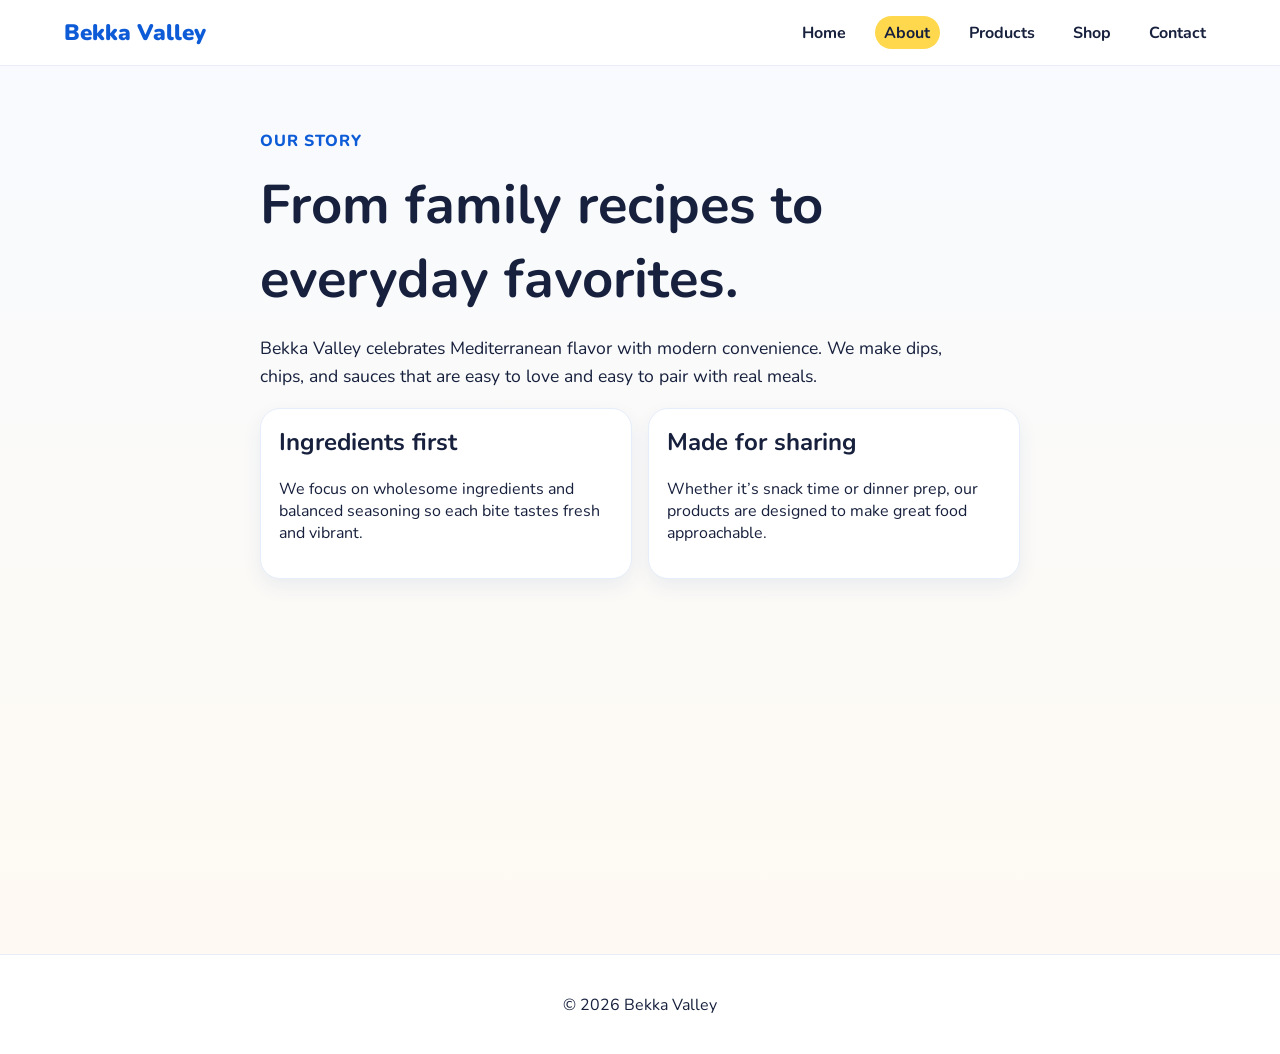
==== about.html @ f74d5ac2 "Build multi-page Bekka Valley website with Shopify-ready shop" ====
<!doctype html>
<html lang="en">
  <head>
    <meta charset="UTF-8" />
    <meta name="viewport" content="width=device-width, initial-scale=1.0" />
    <title>Bekka Valley | About</title>
    <link rel="preconnect" href="https://fonts.googleapis.com" />
    <link rel="preconnect" href="https://fonts.gstatic.com" crossorigin />
    <link href="https://fonts.googleapis.com/css2?family=Nunito:wght@400;700;800;900&display=swap" rel="stylesheet" />
    <link rel="stylesheet" href="styles.css" />
  </head>
  <body>
    <header class="site-header">
      <a class="logo" href="index.html">Bekka Valley</a>
      <button class="menu-toggle" aria-label="Toggle navigation">☰</button>
      <nav>
        <a href="index.html">Home</a>
        <a href="about.html" class="active">About</a>
        <a href="products.html">Products</a>
        <a href="shop.html">Shop</a>
        <a href="contact.html">Contact</a>
      </nav>
    </header>

    <main class="section narrow">
      <p class="eyebrow">Our Story</p>
      <h1>From family recipes to everyday favorites.</h1>
      <p class="lead">Bekka Valley celebrates Mediterranean flavor with modern convenience. We make dips, chips, and sauces that are easy to love and easy to pair with real meals.</p>
      <div class="card-grid two">
        <article class="card">
          <h2>Ingredients first</h2>
          <p>We focus on wholesome ingredients and balanced seasoning so each bite tastes fresh and vibrant.</p>
        </article>
        <article class="card">
          <h2>Made for sharing</h2>
          <p>Whether it’s snack time or dinner prep, our products are designed to make great food approachable.</p>
        </article>
      </div>
    </main>

    <footer class="site-footer">
      <p>© <span id="year"></span> Bekka Valley</p>
    </footer>
    <script src="app.js"></script>
  </body>
</html>
---- styles.css ----
:root {
  --blue: #0d5bd7;
  --yellow: #ffd84d;
  --teal: #11a598;
  --cream: #fffaf1;
  --ink: #17203d;
}

* { box-sizing: border-box; }
body {
  margin: 0;
  font-family: "Nunito", sans-serif;
  color: var(--ink);
  background: linear-gradient(180deg, #f7faff, var(--cream));
}

a { color: inherit; text-decoration: none; }

.site-header {
  position: sticky;
  top: 0;
  z-index: 10;
  background: white;
  display: flex;
  justify-content: space-between;
  align-items: center;
  padding: 1rem 5vw;
  border-bottom: 1px solid #e9eef8;
}
.logo { font-size: 1.4rem; font-weight: 900; color: var(--blue); }
nav { display: flex; gap: 1.2rem; font-weight: 700; }
nav a { padding: 0.35rem 0.6rem; border-radius: 999px; }
nav a.active, nav a:hover { background: var(--yellow); }
.menu-toggle { display: none; background: none; border: 0; font-size: 1.4rem; }

main { min-height: calc(100vh - 140px); }
.section { width: min(1120px, 90vw); margin: 4rem auto; }
.narrow { width: min(760px, 90vw); }
.eyebrow { text-transform: uppercase; letter-spacing: 1px; color: var(--blue); font-weight: 800; }
h1 { font-size: clamp(2rem, 6vw, 3.4rem); margin: 0.4rem 0 1rem; }
h2 { margin-top: 0; }
.lead { font-size: 1.1rem; line-height: 1.6; max-width: 65ch; }

.hero {
  width: min(1120px, 92vw);
  margin: 2.5rem auto;
  border-radius: 34px;
  padding: clamp(1.4rem, 4vw, 3rem);
  display: grid;
  grid-template-columns: 1.3fr 0.8fr;
  gap: 2rem;
  background: radial-gradient(circle at 0 0, #fff 0%, #ecf4ff 50%, #e2f7f5 100%);
  box-shadow: 0 20px 40px rgba(13, 91, 215, 0.12);
}
.blob-bg::before {
  content: "";
  position: absolute;
  width: 240px;
  height: 240px;
  border-radius: 50% 45% 55% 40%;
  background: color-mix(in srgb, var(--yellow), white 30%);
  right: 8%;
  top: 12%;
  z-index: -1;
}
.hero { position: relative; }
.hero-card {
  background: white;
  border-radius: 24px;
  padding: 1.2rem;
  border: 3px solid var(--yellow);
  align-self: center;
}
.actions { display: flex; flex-wrap: wrap; gap: 0.7rem; margin-top: 1.2rem; }
.btn {
  display: inline-block;
  border: 0;
  border-radius: 999px;
  padding: 0.8rem 1.2rem;
  font-weight: 800;
  cursor: pointer;
}
.btn-primary { background: var(--blue); color: white; }
.btn-ghost { background: white; border: 2px solid #dce7ff; }

.card-grid {
  display: grid;
  gap: 1rem;
}
.card-grid.two { grid-template-columns: repeat(2, minmax(0, 1fr)); }
.card-grid.three { grid-template-columns: repeat(3, minmax(0, 1fr)); }
.card {
  background: white;
  border-radius: 20px;
  padding: 1.1rem;
  border: 1px solid #e6eefb;
  box-shadow: 0 8px 20px rgba(5, 53, 130, 0.07);
}
.product-card { border-top: 7px solid var(--teal); }
.cta {
  text-align: center;
  background: linear-gradient(145deg, #e6f1ff, #f7fffd);
  border-radius: 20px;
  padding: 2rem;
}

.cart-panel {
  margin-top: 2rem;
  background: white;
  border: 2px dashed #c7d8ff;
  border-radius: 20px;
  padding: 1rem;
}
#cart-items { padding-left: 1.1rem; }
.total { font-size: 1.1rem; }
.small { color: #4b5b8a; font-size: 0.9rem; }

.site-footer {
  padding: 1.4rem;
  text-align: center;
  border-top: 1px solid #e8eef7;
  background: white;
}

@media (max-width: 900px) {
  .hero,
  .card-grid.three,
  .card-grid.two {
    grid-template-columns: 1fr;
  }
  nav {
    position: absolute;
    inset: 62px 0 auto 0;
    background: white;
    border-bottom: 1px solid #e9eef8;
    padding: 0.9rem 5vw;
    display: none;
    flex-direction: column;
  }
  nav.open { display: flex; }
  .menu-toggle { display: block; }
}
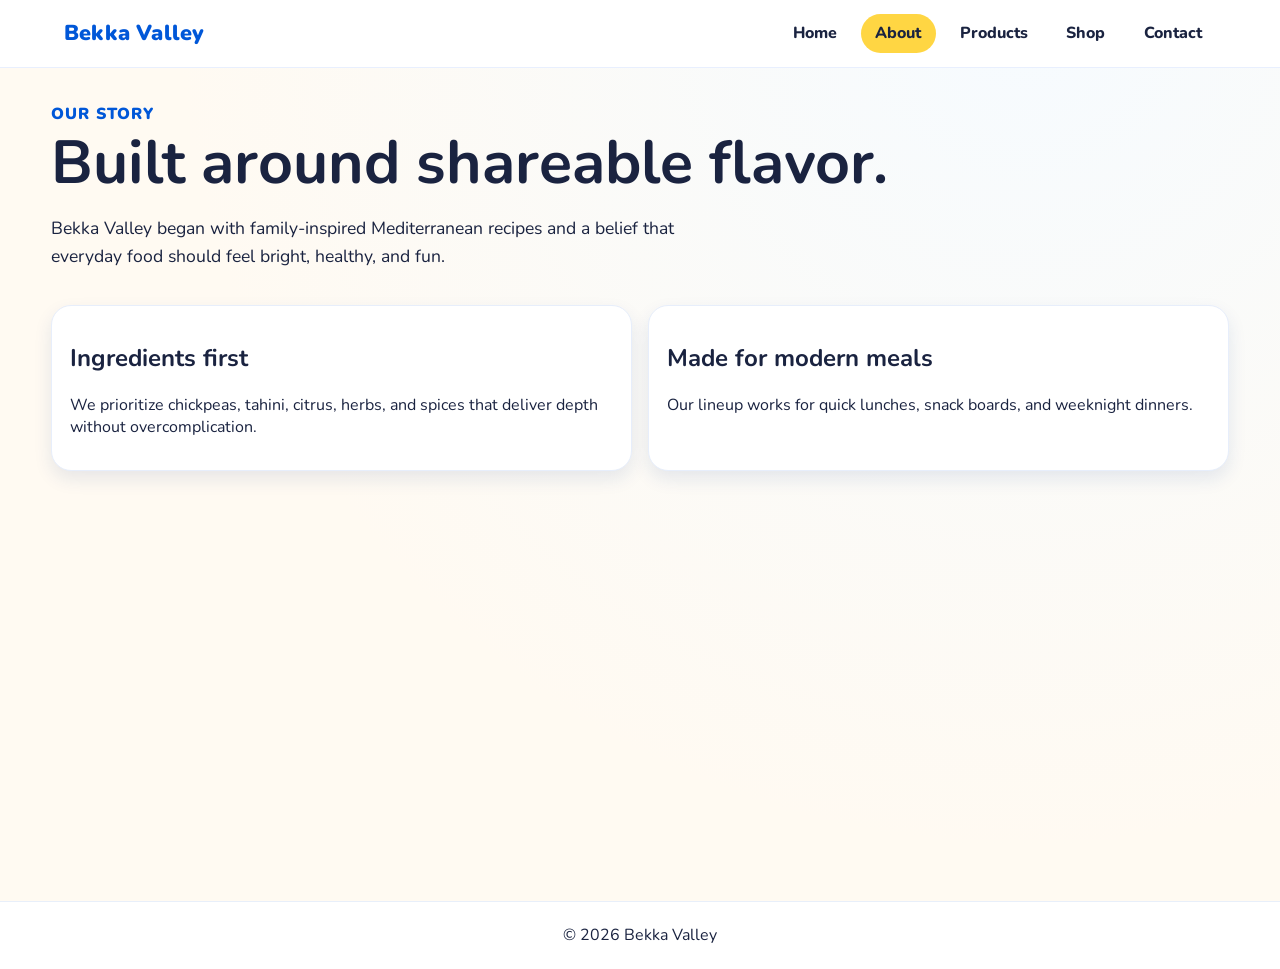
==== commit 39a585b1: "Redesign site with Sabra-inspired structure and improved shop UX" ====
--- a/about.html
+++ b/about.html
@@ -22,25 +22,22 @@
       </nav>
     </header>
 
-    <main class="section narrow">
-      <p class="eyebrow">Our Story</p>
-      <h1>From family recipes to everyday favorites.</h1>
-      <p class="lead">Bekka Valley celebrates Mediterranean flavor with modern convenience. We make dips, chips, and sauces that are easy to love and easy to pair with real meals.</p>
-      <div class="card-grid two">
-        <article class="card">
-          <h2>Ingredients first</h2>
-          <p>We focus on wholesome ingredients and balanced seasoning so each bite tastes fresh and vibrant.</p>
-        </article>
-        <article class="card">
-          <h2>Made for sharing</h2>
-          <p>Whether it’s snack time or dinner prep, our products are designed to make great food approachable.</p>
-        </article>
-      </div>
+    <main>
+      <section class="block">
+        <p class="eyebrow">Our Story</p>
+        <h1>Built around shareable flavor.</h1>
+        <p class="lead">Bekka Valley began with family-inspired Mediterranean recipes and a belief that everyday food should feel bright, healthy, and fun.</p>
+      </section>
+
+      <section class="block">
+        <div class="grid two">
+          <article class="card"><h2>Ingredients first</h2><p>We prioritize chickpeas, tahini, citrus, herbs, and spices that deliver depth without overcomplication.</p></article>
+          <article class="card"><h2>Made for modern meals</h2><p>Our lineup works for quick lunches, snack boards, and weeknight dinners.</p></article>
+        </div>
+      </section>
     </main>
 
-    <footer class="site-footer">
-      <p>© <span id="year"></span> Bekka Valley</p>
-    </footer>
+    <footer class="site-footer">© <span id="year"></span> Bekka Valley</footer>
     <script src="app.js"></script>
   </body>
 </html>
--- a/styles.css
+++ b/styles.css
@@ -1,142 +1,297 @@
 :root {
-  --blue: #0d5bd7;
-  --yellow: #ffd84d;
-  --teal: #11a598;
-  --cream: #fffaf1;
-  --ink: #17203d;
-}
-
-* { box-sizing: border-box; }
+  --ink: #1a2340;
+  --blue: #0057d8;
+  --sky: #e9f4ff;
+  --yellow: #ffd643;
+  --orange: #ff8f3e;
+  --mint: #2ac6a8;
+  --cream: #fffaf2;
+  --white: #ffffff;
+  --shadow: 0 14px 28px rgba(7, 41, 109, 0.14);
+}
+
+* {
+  box-sizing: border-box;
+}
+
+html,
 body {
   margin: 0;
-  font-family: "Nunito", sans-serif;
+  padding: 0;
+  font-family: "Nunito", system-ui, sans-serif;
   color: var(--ink);
-  background: linear-gradient(180deg, #f7faff, var(--cream));
-}
-
-a { color: inherit; text-decoration: none; }
+  background: radial-gradient(circle at 80% 0%, #f6fbff 0, var(--cream) 60%);
+}
+
+a {
+  text-decoration: none;
+  color: inherit;
+}
+
+img {
+  max-width: 100%;
+  display: block;
+}
 
 .site-header {
   position: sticky;
   top: 0;
-  z-index: 10;
-  background: white;
+  z-index: 20;
   display: flex;
+  align-items: center;
   justify-content: space-between;
+  padding: 0.85rem min(5vw, 4rem);
+  background: rgba(255, 255, 255, 0.94);
+  backdrop-filter: blur(7px);
+  border-bottom: 1px solid #e8effe;
+}
+
+.logo {
+  font-weight: 900;
+  color: var(--blue);
+  font-size: 1.35rem;
+  letter-spacing: 0.2px;
+}
+
+.menu-toggle {
+  display: none;
+  border: 0;
+  background: var(--sky);
+  border-radius: 10px;
+  font-size: 1.3rem;
+  width: 42px;
+  height: 42px;
+}
+
+nav {
+  display: flex;
+  gap: 0.6rem;
+}
+
+nav a {
+  font-weight: 800;
+  padding: 0.55rem 0.9rem;
+  border-radius: 999px;
+}
+
+nav a:hover,
+nav a.active {
+  background: var(--yellow);
+}
+
+main {
+  min-height: calc(100vh - 150px);
+}
+
+.container {
+  width: min(1180px, 92vw);
+  margin: 0 auto;
+}
+
+.hero {
+  width: min(1240px, 94vw);
+  margin: 2.2rem auto;
+  padding: clamp(1.4rem, 4vw, 2.8rem);
+  border-radius: 34px;
+  background: linear-gradient(135deg, #f0f7ff, #fff 45%, #ebfff9 100%);
+  box-shadow: var(--shadow);
+  display: grid;
+  grid-template-columns: 1.25fr 0.9fr;
   align-items: center;
-  padding: 1rem 5vw;
-  border-bottom: 1px solid #e9eef8;
-}
-.logo { font-size: 1.4rem; font-weight: 900; color: var(--blue); }
-nav { display: flex; gap: 1.2rem; font-weight: 700; }
-nav a { padding: 0.35rem 0.6rem; border-radius: 999px; }
-nav a.active, nav a:hover { background: var(--yellow); }
-.menu-toggle { display: none; background: none; border: 0; font-size: 1.4rem; }
-
-main { min-height: calc(100vh - 140px); }
-.section { width: min(1120px, 90vw); margin: 4rem auto; }
-.narrow { width: min(760px, 90vw); }
-.eyebrow { text-transform: uppercase; letter-spacing: 1px; color: var(--blue); font-weight: 800; }
-h1 { font-size: clamp(2rem, 6vw, 3.4rem); margin: 0.4rem 0 1rem; }
-h2 { margin-top: 0; }
-.lead { font-size: 1.1rem; line-height: 1.6; max-width: 65ch; }
-
-.hero {
-  width: min(1120px, 92vw);
-  margin: 2.5rem auto;
-  border-radius: 34px;
-  padding: clamp(1.4rem, 4vw, 3rem);
-  display: grid;
-  grid-template-columns: 1.3fr 0.8fr;
-  gap: 2rem;
-  background: radial-gradient(circle at 0 0, #fff 0%, #ecf4ff 50%, #e2f7f5 100%);
-  box-shadow: 0 20px 40px rgba(13, 91, 215, 0.12);
-}
-.blob-bg::before {
+  gap: 1.2rem;
+  position: relative;
+  overflow: hidden;
+}
+
+.hero::before,
+.hero::after {
   content: "";
   position: absolute;
-  width: 240px;
-  height: 240px;
-  border-radius: 50% 45% 55% 40%;
-  background: color-mix(in srgb, var(--yellow), white 30%);
-  right: 8%;
-  top: 12%;
-  z-index: -1;
-}
-.hero { position: relative; }
-.hero-card {
-  background: white;
-  border-radius: 24px;
-  padding: 1.2rem;
-  border: 3px solid var(--yellow);
-  align-self: center;
-}
-.actions { display: flex; flex-wrap: wrap; gap: 0.7rem; margin-top: 1.2rem; }
+  border-radius: 44% 56% 58% 42%;
+  z-index: 0;
+}
+
+.hero::before {
+  width: 220px;
+  height: 220px;
+  right: -60px;
+  top: -50px;
+  background: #ffe88d;
+}
+
+.hero::after {
+  width: 190px;
+  height: 190px;
+  left: -60px;
+  bottom: -70px;
+  background: #d8eeff;
+}
+
+.hero > * {
+  position: relative;
+  z-index: 1;
+}
+
+.eyebrow {
+  text-transform: uppercase;
+  letter-spacing: 1px;
+  font-weight: 900;
+  color: var(--blue);
+  margin: 0;
+}
+
+h1 {
+  margin: 0.4rem 0 0.8rem;
+  font-size: clamp(2rem, 5.4vw, 3.8rem);
+  line-height: 1.07;
+}
+
+.lead {
+  font-size: 1.1rem;
+  line-height: 1.6;
+  max-width: 62ch;
+}
+
+.actions {
+  margin-top: 1.2rem;
+  display: flex;
+  gap: 0.8rem;
+  flex-wrap: wrap;
+}
+
 .btn {
   display: inline-block;
   border: 0;
+  padding: 0.85rem 1.2rem;
   border-radius: 999px;
-  padding: 0.8rem 1.2rem;
-  font-weight: 800;
+  font-weight: 900;
   cursor: pointer;
 }
-.btn-primary { background: var(--blue); color: white; }
-.btn-ghost { background: white; border: 2px solid #dce7ff; }
-
-.card-grid {
+
+.btn-primary {
+  background: var(--blue);
+  color: var(--white);
+}
+
+.btn-secondary {
+  background: var(--white);
+  border: 2px solid #d7e6ff;
+}
+
+.hero-card {
+  border-radius: 24px;
+  padding: 1rem;
+  background: var(--white);
+  border: 3px solid var(--yellow);
+}
+
+section.block {
+  width: min(1180px, 92vw);
+  margin: 2.2rem auto;
+}
+
+.block-title {
+  font-size: clamp(1.5rem, 3vw, 2.2rem);
+  margin-bottom: 0.9rem;
+}
+
+.grid {
   display: grid;
   gap: 1rem;
 }
-.card-grid.two { grid-template-columns: repeat(2, minmax(0, 1fr)); }
-.card-grid.three { grid-template-columns: repeat(3, minmax(0, 1fr)); }
+
+.grid.three {
+  grid-template-columns: repeat(3, minmax(0, 1fr));
+}
+
+.grid.two {
+  grid-template-columns: repeat(2, minmax(0, 1fr));
+}
+
 .card {
-  background: white;
+  background: var(--white);
   border-radius: 20px;
-  padding: 1.1rem;
-  border: 1px solid #e6eefb;
-  box-shadow: 0 8px 20px rgba(5, 53, 130, 0.07);
-}
-.product-card { border-top: 7px solid var(--teal); }
-.cta {
+  padding: 1rem 1.1rem;
+  border: 1px solid #e7eefb;
+  box-shadow: 0 8px 18px rgba(16, 58, 140, 0.1);
+}
+
+.card.emphasis {
+  border-top: 7px solid var(--mint);
+}
+
+.band {
+  width: min(1240px, 94vw);
+  margin: 2rem auto;
+  border-radius: 26px;
+  background: linear-gradient(95deg, var(--blue), #347bff);
+  color: var(--white);
+  padding: 1.6rem;
   text-align: center;
-  background: linear-gradient(145deg, #e6f1ff, #f7fffd);
-  border-radius: 20px;
-  padding: 2rem;
+}
+
+.band h2 {
+  margin: 0 0 0.5rem;
+}
+
+.shop-layout {
+  display: grid;
+  grid-template-columns: 1.25fr 0.75fr;
+  gap: 1rem;
 }
 
 .cart-panel {
-  margin-top: 2rem;
-  background: white;
-  border: 2px dashed #c7d8ff;
-  border-radius: 20px;
-  padding: 1rem;
-}
-#cart-items { padding-left: 1.1rem; }
-.total { font-size: 1.1rem; }
-.small { color: #4b5b8a; font-size: 0.9rem; }
+  position: sticky;
+  top: 88px;
+  align-self: start;
+}
+
+.total {
+  font-size: 1.1rem;
+}
+
+.helper {
+  color: #5a6790;
+  font-size: 0.92rem;
+}
 
 .site-footer {
+  margin-top: 3rem;
+  text-align: center;
   padding: 1.4rem;
-  text-align: center;
-  border-top: 1px solid #e8eef7;
-  background: white;
-}
-
-@media (max-width: 900px) {
+  background: var(--white);
+  border-top: 1px solid #e8effa;
+}
+
+@media (max-width: 980px) {
   .hero,
-  .card-grid.three,
-  .card-grid.two {
+  .grid.three,
+  .grid.two,
+  .shop-layout {
     grid-template-columns: 1fr;
   }
+
   nav {
+    display: none;
     position: absolute;
-    inset: 62px 0 auto 0;
-    background: white;
-    border-bottom: 1px solid #e9eef8;
-    padding: 0.9rem 5vw;
-    display: none;
+    left: 0;
+    right: 0;
+    top: 62px;
     flex-direction: column;
-  }
-  nav.open { display: flex; }
-  .menu-toggle { display: block; }
-}
+    background: var(--white);
+    border-bottom: 1px solid #e8effa;
+    padding: 0.8rem 5vw;
+  }
+
+  nav.open {
+    display: flex;
+  }
+
+  .menu-toggle {
+    display: inline-block;
+  }
+
+  .cart-panel {
+    position: static;
+  }
+}
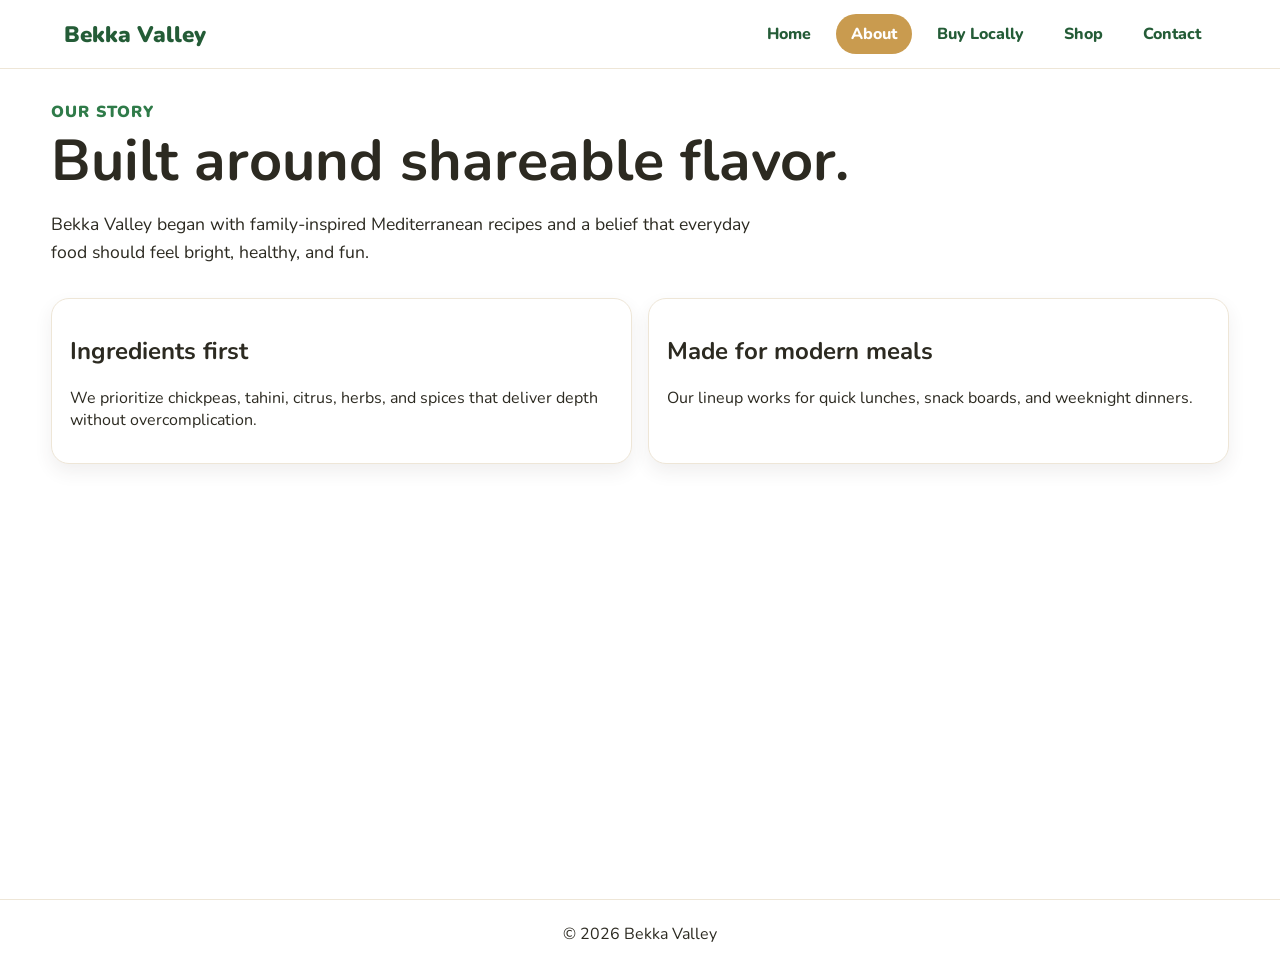
==== commit 9f21ed49: "Switch to mustard-green theme and add Buy Locally retailer page" ====
--- a/about.html
+++ b/about.html
@@ -16,7 +16,7 @@
       <nav>
         <a href="index.html">Home</a>
         <a href="about.html" class="active">About</a>
-        <a href="products.html">Products</a>
+        <a href="products.html">Buy Locally</a>
         <a href="shop.html">Shop</a>
         <a href="contact.html">Contact</a>
       </nav>
--- a/styles.css
+++ b/styles.css
@@ -1,37 +1,26 @@
 :root {
-  --ink: #1a2340;
-  --blue: #0057d8;
-  --sky: #e9f4ff;
-  --yellow: #ffd643;
-  --orange: #ff8f3e;
-  --mint: #2ac6a8;
-  --cream: #fffaf2;
+  --ink: #2c2a21;
+  --mustard: #c99b4f;
+  --mustard-dark: #a67935;
+  --green: #2f7b49;
+  --green-dark: #245c37;
+  --soft-mustard: #f3e3bf;
+  --soft-green: #e7f2ea;
   --white: #ffffff;
-  --shadow: 0 14px 28px rgba(7, 41, 109, 0.14);
-}
-
-* {
-  box-sizing: border-box;
-}
-
-html,
-body {
+  --line: #eee6d7;
+  --shadow: 0 10px 24px rgba(62, 45, 16, 0.12);
+}
+
+* { box-sizing: border-box; }
+html, body {
   margin: 0;
   padding: 0;
   font-family: "Nunito", system-ui, sans-serif;
   color: var(--ink);
-  background: radial-gradient(circle at 80% 0%, #f6fbff 0, var(--cream) 60%);
-}
-
-a {
-  text-decoration: none;
-  color: inherit;
-}
-
-img {
-  max-width: 100%;
-  display: block;
-}
+  background: var(--white);
+}
+
+a { text-decoration: none; color: inherit; }
 
 .site-header {
   position: sticky;
@@ -40,198 +29,134 @@
   display: flex;
   align-items: center;
   justify-content: space-between;
-  padding: 0.85rem min(5vw, 4rem);
-  background: rgba(255, 255, 255, 0.94);
-  backdrop-filter: blur(7px);
-  border-bottom: 1px solid #e8effe;
-}
-
+  padding: 0.9rem min(5vw, 4rem);
+  background: rgba(255, 255, 255, 0.96);
+  border-bottom: 1px solid var(--line);
+}
 .logo {
   font-weight: 900;
-  color: var(--blue);
-  font-size: 1.35rem;
-  letter-spacing: 0.2px;
-}
-
+  color: var(--green-dark);
+  font-size: 1.4rem;
+}
 .menu-toggle {
   display: none;
   border: 0;
-  background: var(--sky);
-  border-radius: 10px;
-  font-size: 1.3rem;
   width: 42px;
   height: 42px;
-}
-
-nav {
-  display: flex;
-  gap: 0.6rem;
-}
-
+  border-radius: 10px;
+  background: var(--soft-mustard);
+  color: var(--green-dark);
+  font-size: 1.3rem;
+}
+nav { display: flex; gap: 0.6rem; }
 nav a {
   font-weight: 800;
-  padding: 0.55rem 0.9rem;
+  padding: 0.55rem 0.95rem;
   border-radius: 999px;
-}
-
+  color: var(--green-dark);
+}
 nav a:hover,
 nav a.active {
-  background: var(--yellow);
-}
-
-main {
-  min-height: calc(100vh - 150px);
-}
-
-.container {
-  width: min(1180px, 92vw);
-  margin: 0 auto;
-}
+  background: var(--mustard);
+  color: var(--white);
+}
+
+main { min-height: calc(100vh - 150px); }
 
 .hero {
   width: min(1240px, 94vw);
   margin: 2.2rem auto;
-  padding: clamp(1.4rem, 4vw, 2.8rem);
-  border-radius: 34px;
-  background: linear-gradient(135deg, #f0f7ff, #fff 45%, #ebfff9 100%);
+  padding: clamp(1.5rem, 4vw, 2.8rem);
+  border-radius: 30px;
+  background: linear-gradient(140deg, var(--soft-mustard), #fff 48%, var(--soft-green));
   box-shadow: var(--shadow);
   display: grid;
-  grid-template-columns: 1.25fr 0.9fr;
-  align-items: center;
+  grid-template-columns: 1.2fr 0.9fr;
   gap: 1.2rem;
-  position: relative;
-  overflow: hidden;
-}
-
-.hero::before,
-.hero::after {
-  content: "";
-  position: absolute;
-  border-radius: 44% 56% 58% 42%;
-  z-index: 0;
-}
-
-.hero::before {
-  width: 220px;
-  height: 220px;
-  right: -60px;
-  top: -50px;
-  background: #ffe88d;
-}
-
-.hero::after {
-  width: 190px;
-  height: 190px;
-  left: -60px;
-  bottom: -70px;
-  background: #d8eeff;
-}
-
-.hero > * {
-  position: relative;
-  z-index: 1;
 }
 
 .eyebrow {
+  margin: 0;
   text-transform: uppercase;
   letter-spacing: 1px;
   font-weight: 900;
-  color: var(--blue);
-  margin: 0;
-}
-
+  color: var(--green);
+}
 h1 {
-  margin: 0.4rem 0 0.8rem;
-  font-size: clamp(2rem, 5.4vw, 3.8rem);
-  line-height: 1.07;
-}
-
+  margin: 0.4rem 0 0.9rem;
+  font-size: clamp(2rem, 5vw, 3.6rem);
+  line-height: 1.08;
+}
 .lead {
   font-size: 1.1rem;
   line-height: 1.6;
-  max-width: 62ch;
-}
-
+  max-width: 64ch;
+}
 .actions {
-  margin-top: 1.2rem;
+  margin-top: 1.1rem;
   display: flex;
   gap: 0.8rem;
   flex-wrap: wrap;
 }
 
 .btn {
-  display: inline-block;
   border: 0;
+  border-radius: 999px;
   padding: 0.85rem 1.2rem;
-  border-radius: 999px;
   font-weight: 900;
   cursor: pointer;
 }
-
 .btn-primary {
-  background: var(--blue);
+  background: var(--green);
   color: var(--white);
 }
-
 .btn-secondary {
   background: var(--white);
-  border: 2px solid #d7e6ff;
+  border: 2px solid #d7c7a0;
+  color: var(--green-dark);
 }
 
 .hero-card {
-  border-radius: 24px;
+  background: var(--white);
+  border: 3px solid var(--mustard);
+  border-radius: 22px;
   padding: 1rem;
-  background: var(--white);
-  border: 3px solid var(--yellow);
 }
 
 section.block {
   width: min(1180px, 92vw);
-  margin: 2.2rem auto;
+  margin: 2rem auto;
 }
 
 .block-title {
-  font-size: clamp(1.5rem, 3vw, 2.2rem);
   margin-bottom: 0.9rem;
-}
-
-.grid {
-  display: grid;
-  gap: 1rem;
-}
-
-.grid.three {
-  grid-template-columns: repeat(3, minmax(0, 1fr));
-}
-
-.grid.two {
-  grid-template-columns: repeat(2, minmax(0, 1fr));
-}
+  font-size: clamp(1.45rem, 2.8vw, 2.1rem);
+  color: var(--green-dark);
+}
+
+.grid { display: grid; gap: 1rem; }
+.grid.three { grid-template-columns: repeat(3, minmax(0, 1fr)); }
+.grid.two { grid-template-columns: repeat(2, minmax(0, 1fr)); }
 
 .card {
   background: var(--white);
-  border-radius: 20px;
+  border-radius: 18px;
   padding: 1rem 1.1rem;
-  border: 1px solid #e7eefb;
-  box-shadow: 0 8px 18px rgba(16, 58, 140, 0.1);
-}
-
+  border: 1px solid var(--line);
+  box-shadow: 0 8px 18px rgba(63, 57, 45, 0.08);
+}
 .card.emphasis {
-  border-top: 7px solid var(--mint);
+  border-top: 8px solid var(--mustard);
 }
 
 .band {
   width: min(1240px, 94vw);
   margin: 2rem auto;
-  border-radius: 26px;
-  background: linear-gradient(95deg, var(--blue), #347bff);
+  border-radius: 22px;
+  padding: 1.6rem;
   color: var(--white);
-  padding: 1.6rem;
   text-align: center;
-}
-
-.band h2 {
-  margin: 0 0 0.5rem;
+  background: linear-gradient(95deg, var(--green), #3e8a58);
 }
 
 .shop-layout {
@@ -239,35 +164,70 @@
   grid-template-columns: 1.25fr 0.75fr;
   gap: 1rem;
 }
-
 .cart-panel {
   position: sticky;
   top: 88px;
   align-self: start;
 }
-
-.total {
-  font-size: 1.1rem;
-}
-
-.helper {
-  color: #5a6790;
-  font-size: 0.92rem;
+.total { font-size: 1.1rem; }
+.helper { color: #6c6656; font-size: 0.92rem; }
+
+.buy-header h1 {
+  font-size: clamp(1.5rem, 3vw, 2.2rem);
+  line-height: 1.3;
+}
+.buy-local-grid {
+  background: var(--mustard);
+  border-radius: 8px;
+  padding: 1rem;
+  display: grid;
+  grid-template-columns: repeat(5, minmax(0, 1fr));
+  gap: 0.8rem;
+}
+.retailer-card {
+  min-height: 185px;
+  border-radius: 10px;
+  padding: 0.9rem 0.8rem;
+  color: #fff;
+  text-align: center;
+  border: 1px solid rgba(255, 255, 255, 0.25);
+  background:
+    radial-gradient(circle at 20% 14%, #f8d12f 0 17px, transparent 18px),
+    linear-gradient(rgba(0, 0, 0, 0.33), rgba(0, 0, 0, 0.4)),
+    linear-gradient(150deg, #48654e, #3e4248 60%, #4f4738);
+  display: grid;
+  align-content: center;
+}
+.retailer-card h3 {
+  margin: 0 0 0.5rem;
+  font-size: 1.9rem;
+  font-family: Georgia, "Times New Roman", serif;
+  line-height: 1.05;
+}
+.retailer-card p {
+  margin: 0;
+  font-size: 1.08rem;
+  line-height: 1.25;
 }
 
 .site-footer {
   margin-top: 3rem;
   text-align: center;
   padding: 1.4rem;
-  background: var(--white);
-  border-top: 1px solid #e8effa;
+  border-top: 1px solid var(--line);
+  background: var(--white);
+}
+
+@media (max-width: 1200px) {
+  .buy-local-grid { grid-template-columns: repeat(4, minmax(0, 1fr)); }
 }
 
 @media (max-width: 980px) {
   .hero,
   .grid.three,
   .grid.two,
-  .shop-layout {
+  .shop-layout,
+  .buy-local-grid {
     grid-template-columns: 1fr;
   }
 
@@ -279,19 +239,10 @@
     top: 62px;
     flex-direction: column;
     background: var(--white);
-    border-bottom: 1px solid #e8effa;
+    border-bottom: 1px solid var(--line);
     padding: 0.8rem 5vw;
   }
-
-  nav.open {
-    display: flex;
-  }
-
-  .menu-toggle {
-    display: inline-block;
-  }
-
-  .cart-panel {
-    position: static;
-  }
-}
+  nav.open { display: flex; }
+  .menu-toggle { display: inline-block; }
+  .cart-panel { position: static; }
+}
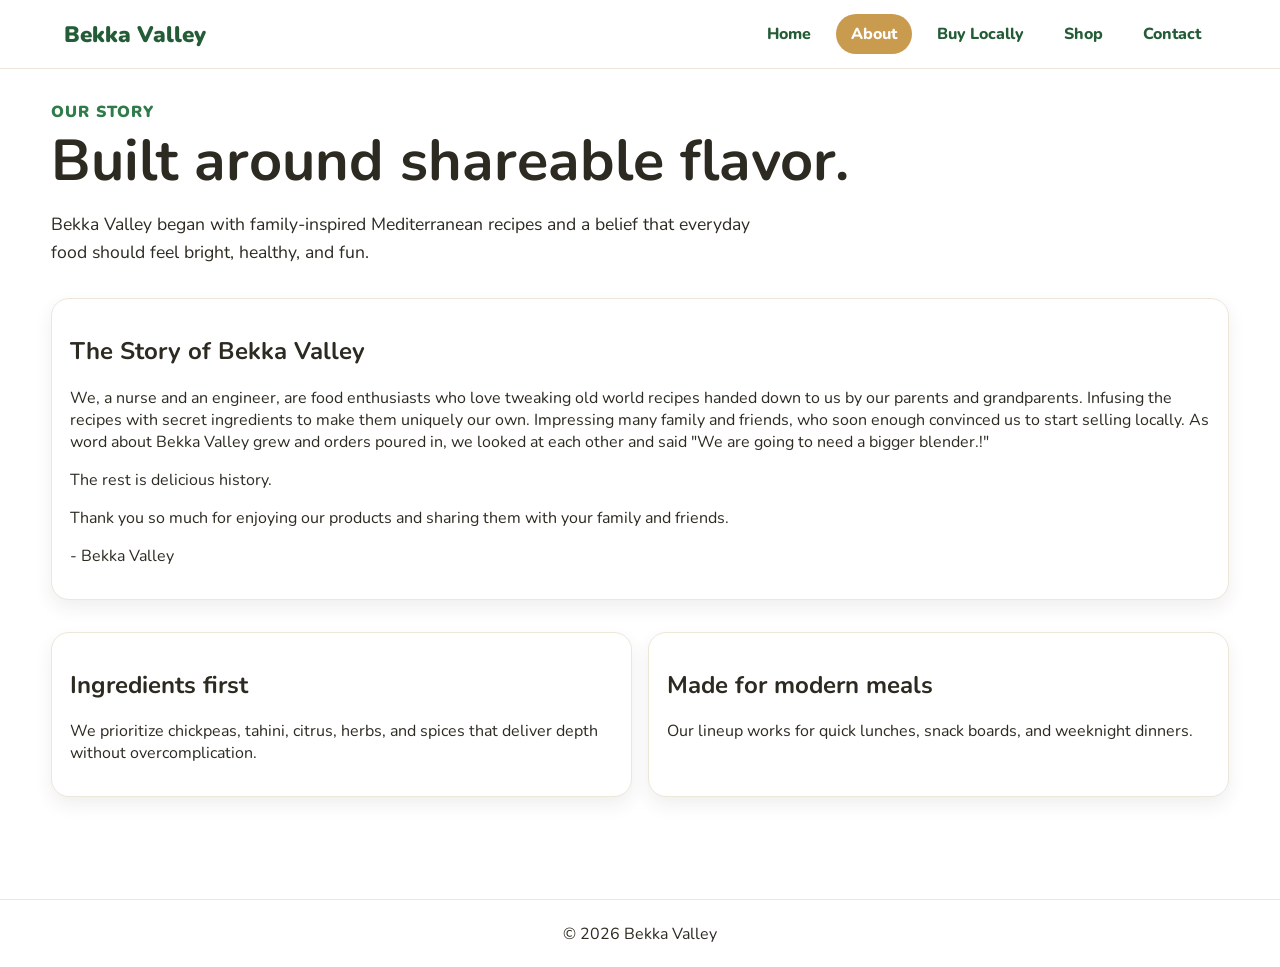
==== commit 75aa999a: "Add The Story of Bekka Valley section to About page" ====
--- a/about.html
+++ b/about.html
@@ -30,6 +30,16 @@
       </section>
 
       <section class="block">
+        <article class="card">
+          <h2>The Story of Bekka Valley</h2>
+          <p>We, a nurse and an engineer, are food enthusiasts who love tweaking old world recipes handed down to us by our parents and grandparents. Infusing the recipes with secret ingredients to make them uniquely our own. Impressing many family and friends, who soon enough convinced us to start selling locally. As word about Bekka Valley grew and orders poured in, we looked at each other and said "We are going to need a bigger blender.!"</p>
+          <p>The rest is delicious history.</p>
+          <p>Thank you so much for enjoying our products and sharing them with your family and friends.</p>
+          <p>- Bekka Valley</p>
+        </article>
+      </section>
+
+      <section class="block">
         <div class="grid two">
           <article class="card"><h2>Ingredients first</h2><p>We prioritize chickpeas, tahini, citrus, herbs, and spices that deliver depth without overcomplication.</p></article>
           <article class="card"><h2>Made for modern meals</h2><p>Our lineup works for quick lunches, snack boards, and weeknight dinners.</p></article>
--- a/styles.css
+++ b/styles.css
@@ -147,6 +147,18 @@
 }
 .card.emphasis {
   border-top: 8px solid var(--mustard);
+}
+
+
+.product-detail-grid {
+  align-items: stretch;
+}
+.product-detail-card h3 {
+  margin-top: 0;
+  color: var(--green-dark);
+}
+.product-detail-card p {
+  line-height: 1.6;
 }
 
 .band {
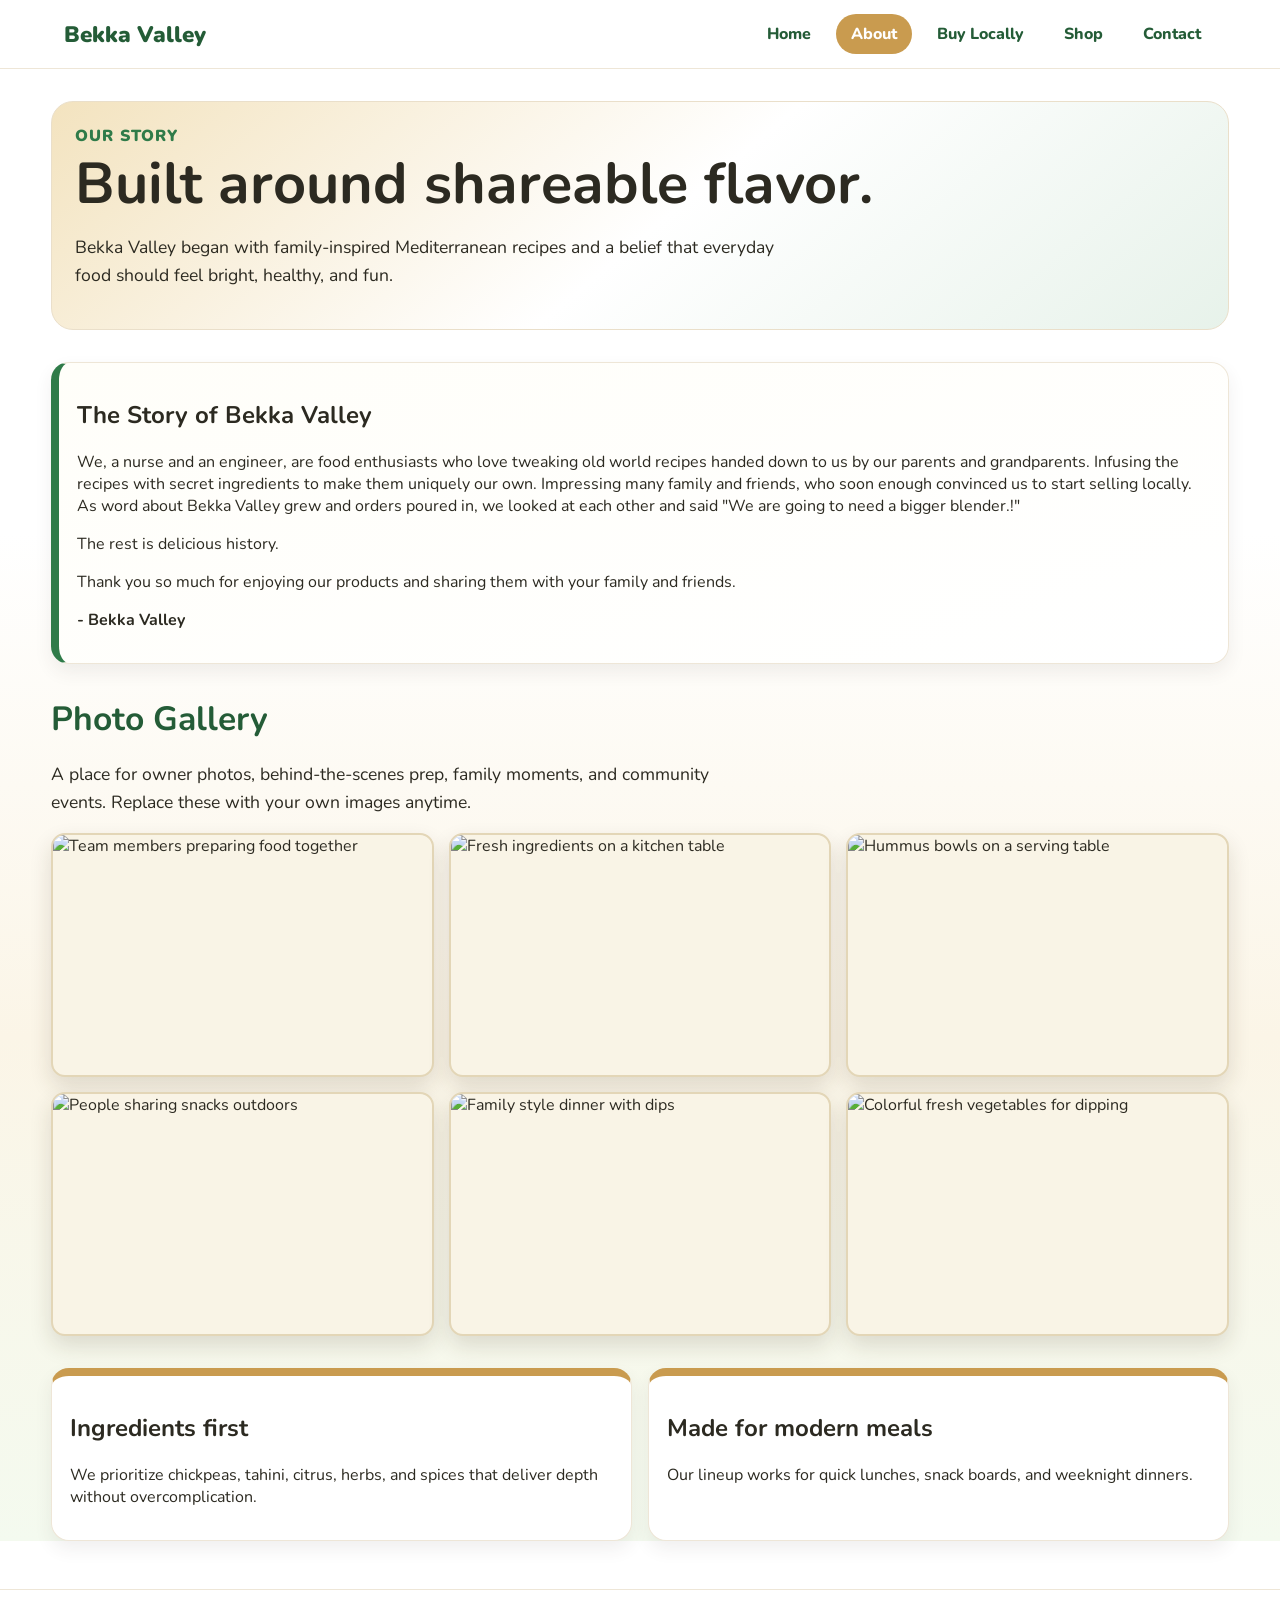
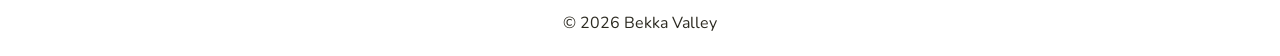
==== commit 97734f1d: "Add About page photo gallery and richer mustard-green styling" ====
--- a/about.html
+++ b/about.html
@@ -22,27 +22,40 @@
       </nav>
     </header>
 
-    <main>
-      <section class="block">
+    <main class="about-page">
+      <section class="block about-hero">
         <p class="eyebrow">Our Story</p>
         <h1>Built around shareable flavor.</h1>
         <p class="lead">Bekka Valley began with family-inspired Mediterranean recipes and a belief that everyday food should feel bright, healthy, and fun.</p>
       </section>
 
       <section class="block">
-        <article class="card">
+        <article class="card about-story-card">
           <h2>The Story of Bekka Valley</h2>
           <p>We, a nurse and an engineer, are food enthusiasts who love tweaking old world recipes handed down to us by our parents and grandparents. Infusing the recipes with secret ingredients to make them uniquely our own. Impressing many family and friends, who soon enough convinced us to start selling locally. As word about Bekka Valley grew and orders poured in, we looked at each other and said "We are going to need a bigger blender.!"</p>
           <p>The rest is delicious history.</p>
           <p>Thank you so much for enjoying our products and sharing them with your family and friends.</p>
-          <p>- Bekka Valley</p>
+          <p><strong>- Bekka Valley</strong></p>
         </article>
       </section>
 
       <section class="block">
+        <h2 class="block-title">Photo Gallery</h2>
+        <p class="lead">A place for owner photos, behind-the-scenes prep, family moments, and community events. Replace these with your own images anytime.</p>
+        <div class="gallery-grid">
+          <figure class="gallery-item"><img src="https://images.unsplash.com/photo-1495474472287-4d71bcdd2085?auto=format&fit=crop&w=1200&q=80" alt="Team members preparing food together" loading="lazy" /></figure>
+          <figure class="gallery-item"><img src="https://images.unsplash.com/photo-1556910103-1c02745aae4d?auto=format&fit=crop&w=1200&q=80" alt="Fresh ingredients on a kitchen table" loading="lazy" /></figure>
+          <figure class="gallery-item"><img src="https://images.unsplash.com/photo-1543353071-10c8ba85a904?auto=format&fit=crop&w=1200&q=80" alt="Hummus bowls on a serving table" loading="lazy" /></figure>
+          <figure class="gallery-item"><img src="https://images.unsplash.com/photo-1528715471579-d1bcf0ba5e83?auto=format&fit=crop&w=1200&q=80" alt="People sharing snacks outdoors" loading="lazy" /></figure>
+          <figure class="gallery-item"><img src="https://images.unsplash.com/photo-1514986888952-8cd320577b68?auto=format&fit=crop&w=1200&q=80" alt="Family style dinner with dips" loading="lazy" /></figure>
+          <figure class="gallery-item"><img src="https://images.unsplash.com/photo-1512621776951-a57141f2eefd?auto=format&fit=crop&w=1200&q=80" alt="Colorful fresh vegetables for dipping" loading="lazy" /></figure>
+        </div>
+      </section>
+
+      <section class="block">
         <div class="grid two">
-          <article class="card"><h2>Ingredients first</h2><p>We prioritize chickpeas, tahini, citrus, herbs, and spices that deliver depth without overcomplication.</p></article>
-          <article class="card"><h2>Made for modern meals</h2><p>Our lineup works for quick lunches, snack boards, and weeknight dinners.</p></article>
+          <article class="card about-highlight-card"><h2>Ingredients first</h2><p>We prioritize chickpeas, tahini, citrus, herbs, and spices that deliver depth without overcomplication.</p></article>
+          <article class="card about-highlight-card"><h2>Made for modern meals</h2><p>Our lineup works for quick lunches, snack boards, and weeknight dinners.</p></article>
         </div>
       </section>
     </main>
--- a/styles.css
+++ b/styles.css
@@ -222,6 +222,50 @@
   line-height: 1.25;
 }
 
+
+.about-page {
+  background:
+    linear-gradient(180deg, #ffffff 0%, #ffffff 30%, #fbf5e7 65%, #f4faef 100%);
+}
+
+.about-hero {
+  background: linear-gradient(140deg, var(--soft-mustard), #fff 52%, var(--soft-green));
+  border-radius: 22px;
+  padding: 1.4rem;
+  border: 1px solid #eadfca;
+}
+
+.about-story-card {
+  border-left: 8px solid var(--green);
+  background: linear-gradient(160deg, #fffef9 0%, #ffffff 100%);
+}
+
+.gallery-grid {
+  display: grid;
+  grid-template-columns: repeat(3, minmax(0, 1fr));
+  gap: 0.9rem;
+}
+
+.gallery-item {
+  margin: 0;
+  border-radius: 14px;
+  overflow: hidden;
+  border: 2px solid #e3d6b7;
+  box-shadow: 0 10px 22px rgba(58, 45, 19, 0.14);
+  background: #f9f4e6;
+}
+
+.gallery-item img {
+  width: 100%;
+  height: 240px;
+  object-fit: cover;
+  display: block;
+}
+
+.about-highlight-card {
+  border-top: 8px solid var(--mustard);
+}
+
 .site-footer {
   margin-top: 3rem;
   text-align: center;
@@ -239,8 +283,13 @@
   .grid.three,
   .grid.two,
   .shop-layout,
-  .buy-local-grid {
+  .buy-local-grid,
+  .gallery-grid {
     grid-template-columns: 1fr;
+  }
+
+  .gallery-item img {
+    height: 220px;
   }
 
   nav {
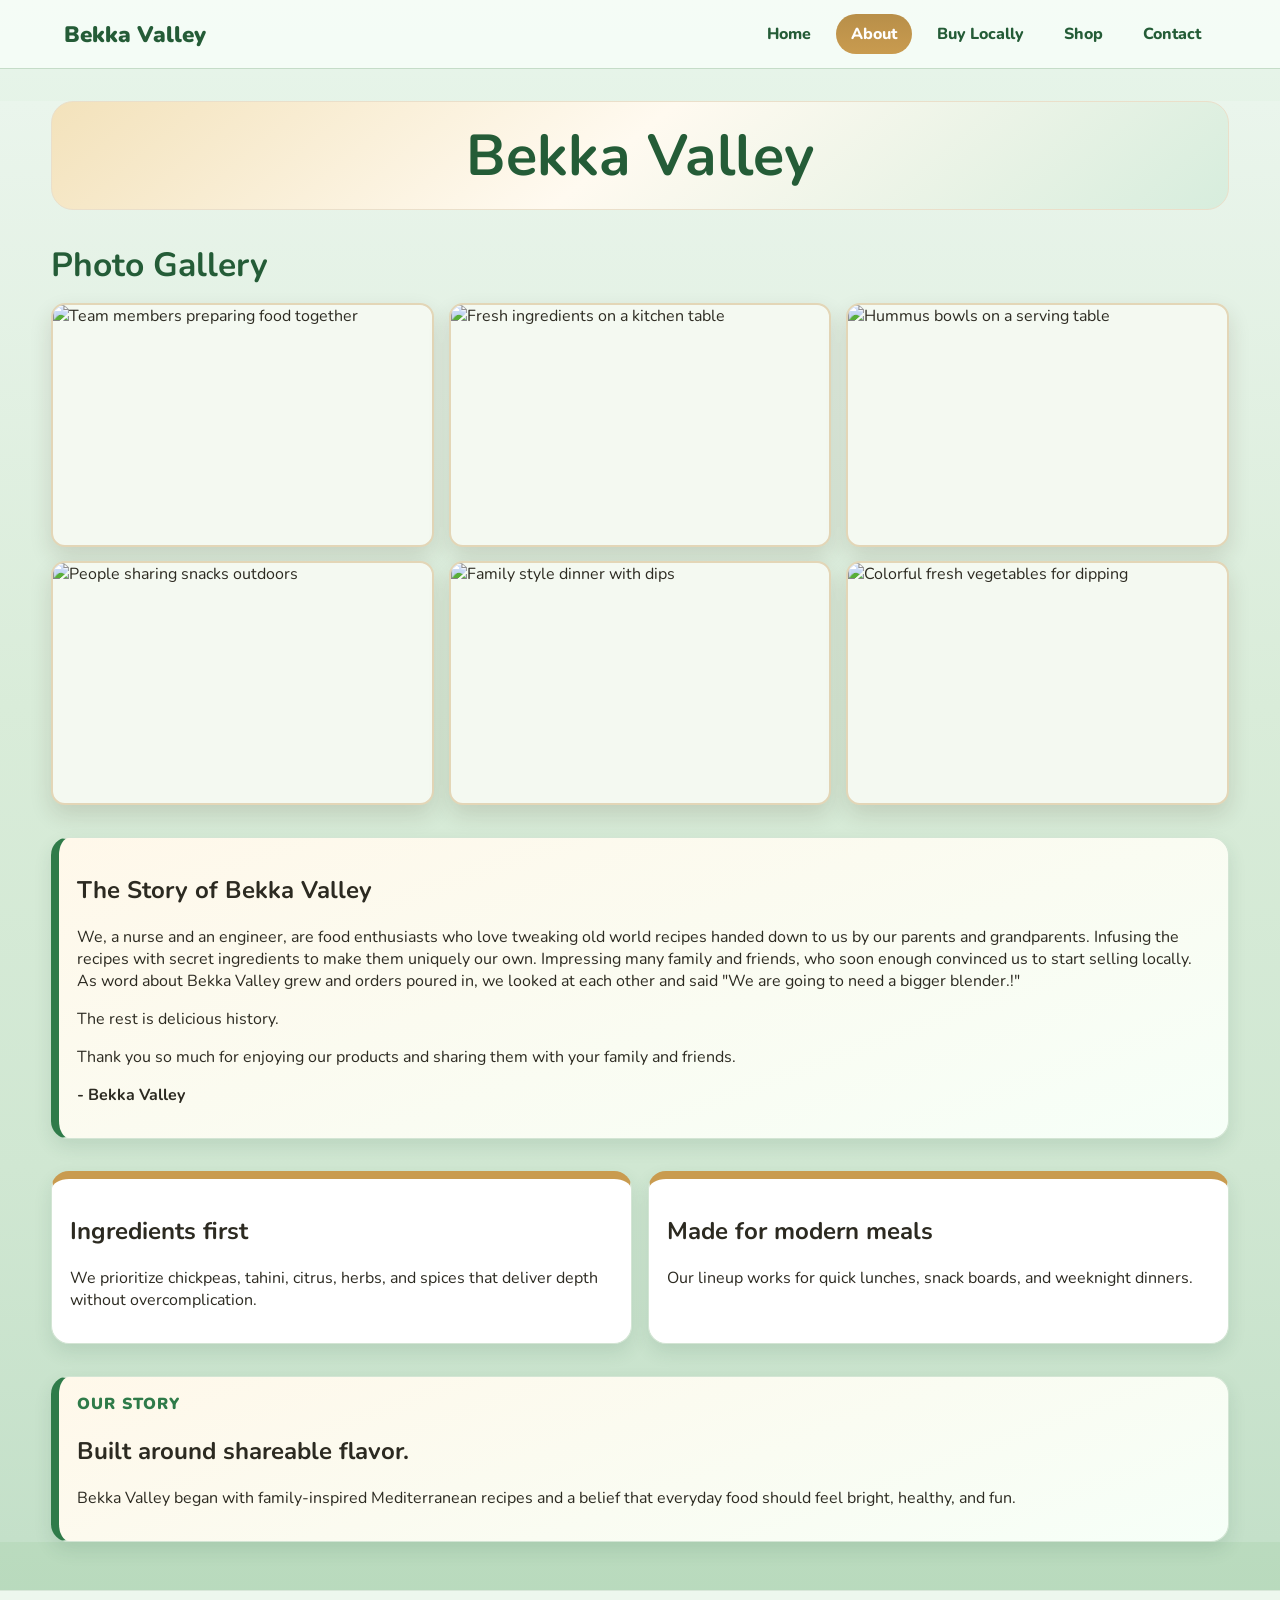
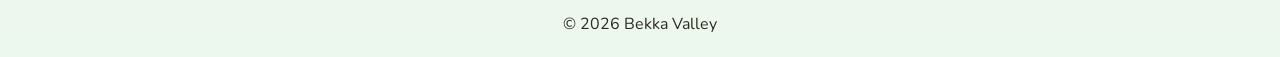
==== commit 43926392: "Reorder About page with gallery-first layout and bottom story card" ====
--- a/about.html
+++ b/about.html
@@ -24,9 +24,19 @@
 
     <main class="about-page">
       <section class="block about-hero">
-        <p class="eyebrow">Our Story</p>
-        <h1>Built around shareable flavor.</h1>
-        <p class="lead">Bekka Valley began with family-inspired Mediterranean recipes and a belief that everyday food should feel bright, healthy, and fun.</p>
+        <h1>Bekka Valley</h1>
+      </section>
+
+      <section class="block">
+        <h2 class="block-title">Photo Gallery</h2>
+        <div class="gallery-grid">
+          <figure class="gallery-item"><img src="https://images.unsplash.com/photo-1495474472287-4d71bcdd2085?auto=format&fit=crop&w=1200&q=80" alt="Team members preparing food together" loading="lazy" /></figure>
+          <figure class="gallery-item"><img src="https://images.unsplash.com/photo-1556910103-1c02745aae4d?auto=format&fit=crop&w=1200&q=80" alt="Fresh ingredients on a kitchen table" loading="lazy" /></figure>
+          <figure class="gallery-item"><img src="https://images.unsplash.com/photo-1543353071-10c8ba85a904?auto=format&fit=crop&w=1200&q=80" alt="Hummus bowls on a serving table" loading="lazy" /></figure>
+          <figure class="gallery-item"><img src="https://images.unsplash.com/photo-1528715471579-d1bcf0ba5e83?auto=format&fit=crop&w=1200&q=80" alt="People sharing snacks outdoors" loading="lazy" /></figure>
+          <figure class="gallery-item"><img src="https://images.unsplash.com/photo-1514986888952-8cd320577b68?auto=format&fit=crop&w=1200&q=80" alt="Family style dinner with dips" loading="lazy" /></figure>
+          <figure class="gallery-item"><img src="https://images.unsplash.com/photo-1512621776951-a57141f2eefd?auto=format&fit=crop&w=1200&q=80" alt="Colorful fresh vegetables for dipping" loading="lazy" /></figure>
+        </div>
       </section>
 
       <section class="block">
@@ -40,23 +50,18 @@
       </section>
 
       <section class="block">
-        <h2 class="block-title">Photo Gallery</h2>
-        <p class="lead">A place for owner photos, behind-the-scenes prep, family moments, and community events. Replace these with your own images anytime.</p>
-        <div class="gallery-grid">
-          <figure class="gallery-item"><img src="https://images.unsplash.com/photo-1495474472287-4d71bcdd2085?auto=format&fit=crop&w=1200&q=80" alt="Team members preparing food together" loading="lazy" /></figure>
-          <figure class="gallery-item"><img src="https://images.unsplash.com/photo-1556910103-1c02745aae4d?auto=format&fit=crop&w=1200&q=80" alt="Fresh ingredients on a kitchen table" loading="lazy" /></figure>
-          <figure class="gallery-item"><img src="https://images.unsplash.com/photo-1543353071-10c8ba85a904?auto=format&fit=crop&w=1200&q=80" alt="Hummus bowls on a serving table" loading="lazy" /></figure>
-          <figure class="gallery-item"><img src="https://images.unsplash.com/photo-1528715471579-d1bcf0ba5e83?auto=format&fit=crop&w=1200&q=80" alt="People sharing snacks outdoors" loading="lazy" /></figure>
-          <figure class="gallery-item"><img src="https://images.unsplash.com/photo-1514986888952-8cd320577b68?auto=format&fit=crop&w=1200&q=80" alt="Family style dinner with dips" loading="lazy" /></figure>
-          <figure class="gallery-item"><img src="https://images.unsplash.com/photo-1512621776951-a57141f2eefd?auto=format&fit=crop&w=1200&q=80" alt="Colorful fresh vegetables for dipping" loading="lazy" /></figure>
+        <div class="grid two">
+          <article class="card about-highlight-card"><h2>Ingredients first</h2><p>We prioritize chickpeas, tahini, citrus, herbs, and spices that deliver depth without overcomplication.</p></article>
+          <article class="card about-highlight-card"><h2>Made for modern meals</h2><p>Our lineup works for quick lunches, snack boards, and weeknight dinners.</p></article>
         </div>
       </section>
 
       <section class="block">
-        <div class="grid two">
-          <article class="card about-highlight-card"><h2>Ingredients first</h2><p>We prioritize chickpeas, tahini, citrus, herbs, and spices that deliver depth without overcomplication.</p></article>
-          <article class="card about-highlight-card"><h2>Made for modern meals</h2><p>Our lineup works for quick lunches, snack boards, and weeknight dinners.</p></article>
-        </div>
+        <article class="card about-story-card">
+          <p class="eyebrow">Our Story</p>
+          <h2>Built around shareable flavor.</h2>
+          <p>Bekka Valley began with family-inspired Mediterranean recipes and a belief that everyday food should feel bright, healthy, and fun.</p>
+        </article>
       </section>
     </main>
 
--- a/styles.css
+++ b/styles.css
@@ -5,10 +5,10 @@
   --green: #2f7b49;
   --green-dark: #245c37;
   --soft-mustard: #f3e3bf;
-  --soft-green: #e7f2ea;
+  --soft-green: #dff2e6;
   --white: #ffffff;
-  --line: #eee6d7;
-  --shadow: 0 10px 24px rgba(62, 45, 16, 0.12);
+  --line: #d8e7d9;
+  --shadow: 0 10px 24px rgba(34, 78, 53, 0.15);
 }
 
 * { box-sizing: border-box; }
@@ -17,7 +17,7 @@
   padding: 0;
   font-family: "Nunito", system-ui, sans-serif;
   color: var(--ink);
-  background: var(--white);
+  background: linear-gradient(180deg, #e8f5eb 0%, #d8ecd8 35%, #c6e2c6 68%, #b7d9bc 100%);
 }
 
 a { text-decoration: none; color: inherit; }
@@ -30,8 +30,8 @@
   align-items: center;
   justify-content: space-between;
   padding: 0.9rem min(5vw, 4rem);
-  background: rgba(255, 255, 255, 0.96);
-  border-bottom: 1px solid var(--line);
+  background: rgba(246, 252, 247, 0.92);
+  border-bottom: 1px solid #c5dcc8;
 }
 .logo {
   font-weight: 900;
@@ -57,7 +57,7 @@
 }
 nav a:hover,
 nav a.active {
-  background: var(--mustard);
+  background: linear-gradient(180deg, #b88f49 0%, #c99b4f 100%);
   color: var(--white);
 }
 
@@ -68,7 +68,7 @@
   margin: 2.2rem auto;
   padding: clamp(1.5rem, 4vw, 2.8rem);
   border-radius: 30px;
-  background: linear-gradient(140deg, var(--soft-mustard), #fff 48%, var(--soft-green));
+  background: linear-gradient(140deg, #f4e6c4 0%, #fff9ec 46%, #d8efdf 100%);
   box-shadow: var(--shadow);
   display: grid;
   grid-template-columns: 1.2fr 0.9fr;
@@ -111,13 +111,13 @@
   color: var(--white);
 }
 .btn-secondary {
-  background: var(--white);
+  background: #fffdf7;
   border: 2px solid #d7c7a0;
   color: var(--green-dark);
 }
 
 .hero-card {
-  background: var(--white);
+  background: #ffffff;
   border: 3px solid var(--mustard);
   border-radius: 22px;
   padding: 1rem;
@@ -139,11 +139,11 @@
 .grid.two { grid-template-columns: repeat(2, minmax(0, 1fr)); }
 
 .card {
-  background: var(--white);
+  background: #ffffff;
   border-radius: 18px;
   padding: 1rem 1.1rem;
-  border: 1px solid var(--line);
-  box-shadow: 0 8px 18px rgba(63, 57, 45, 0.08);
+  border: 1px solid #d3e5d4;
+  box-shadow: 0 8px 18px rgba(35, 79, 54, 0.12);
 }
 .card.emphasis {
   border-top: 8px solid var(--mustard);
@@ -168,7 +168,7 @@
   padding: 1.6rem;
   color: var(--white);
   text-align: center;
-  background: linear-gradient(95deg, var(--green), #3e8a58);
+  background: linear-gradient(95deg, #2f7b49 0%, #4a8f61 60%, #c99b4f 100%);
 }
 
 .shop-layout {
@@ -184,12 +184,70 @@
 .total { font-size: 1.1rem; }
 .helper { color: #6c6656; font-size: 0.92rem; }
 
+
+.buy-local-layout {
+  display: grid;
+  grid-template-columns: repeat(3, minmax(0, 1fr));
+  gap: 1rem;
+}
+
+.retailer-container {
+  border-top: 7px solid var(--mustard);
+  background: #ffffff;
+}
+
+.retailer-container h3 {
+  margin-top: 0;
+  margin-bottom: 0.8rem;
+  color: var(--green-dark);
+  font-size: 1.4rem;
+  font-family: Georgia, "Times New Roman", serif;
+}
+
+.location-links {
+  display: flex;
+  flex-wrap: wrap;
+  gap: 0.5rem;
+}
+
+.location-links a {
+  display: inline-block;
+  padding: 0.45rem 0.65rem;
+  border-radius: 999px;
+  font-size: 0.9rem;
+  font-weight: 800;
+  background: #f8efdc;
+  color: var(--green-dark);
+  border: 1px solid #e5d1a4;
+}
+
+.location-links a:hover {
+  background: var(--green);
+  color: #fff;
+  border-color: var(--green);
+}
+
+.map-wrap {
+  border-radius: 14px;
+  overflow: hidden;
+  border: 2px solid #d3e5d4;
+  box-shadow: var(--shadow);
+}
+
+.map-wrap iframe {
+  width: 100%;
+  height: 420px;
+  border: 0;
+  display: block;
+}
+
+
 .buy-header h1 {
   font-size: clamp(1.5rem, 3vw, 2.2rem);
   line-height: 1.3;
 }
 .buy-local-grid {
-  background: var(--mustard);
+  background: linear-gradient(180deg, #b88f49 0%, #c99b4f 100%);
   border-radius: 8px;
   padding: 1rem;
   display: grid;
@@ -225,19 +283,25 @@
 
 .about-page {
   background:
-    linear-gradient(180deg, #ffffff 0%, #ffffff 30%, #fbf5e7 65%, #f4faef 100%);
+    linear-gradient(180deg, #eaf5ec 0%, #d9ecd9 42%, #d0e7d2 74%, #c4e0c9 100%);
 }
 
 .about-hero {
-  background: linear-gradient(140deg, var(--soft-mustard), #fff 52%, var(--soft-green));
+  background: linear-gradient(140deg, #f3e2bb 0%, #fffaf0 48%, #d7eddd 100%);
   border-radius: 22px;
   padding: 1.4rem;
   border: 1px solid #eadfca;
+  text-align: center;
+}
+
+.about-hero h1 {
+  margin: 0;
+  color: var(--green-dark);
 }
 
 .about-story-card {
   border-left: 8px solid var(--green);
-  background: linear-gradient(160deg, #fffef9 0%, #ffffff 100%);
+  background: linear-gradient(160deg, #fff8ea 0%, #f6fff8 100%);
 }
 
 .gallery-grid {
@@ -252,7 +316,7 @@
   overflow: hidden;
   border: 2px solid #e3d6b7;
   box-shadow: 0 10px 22px rgba(58, 45, 19, 0.14);
-  background: #f9f4e6;
+  background: #f4f9f1;
 }
 
 .gallery-item img {
@@ -271,7 +335,7 @@
   text-align: center;
   padding: 1.4rem;
   border-top: 1px solid var(--line);
-  background: var(--white);
+  background: rgba(250, 255, 251, 0.8);
 }
 
 @media (max-width: 1200px) {
@@ -284,6 +348,7 @@
   .grid.two,
   .shop-layout,
   .buy-local-grid,
+  .buy-local-layout,
   .gallery-grid {
     grid-template-columns: 1fr;
   }
@@ -299,8 +364,8 @@
     right: 0;
     top: 62px;
     flex-direction: column;
-    background: var(--white);
-    border-bottom: 1px solid var(--line);
+    background: rgba(250, 255, 251, 0.96);
+    border-bottom: 1px solid #c5dcc8;
     padding: 0.8rem 5vw;
   }
   nav.open { display: flex; }
